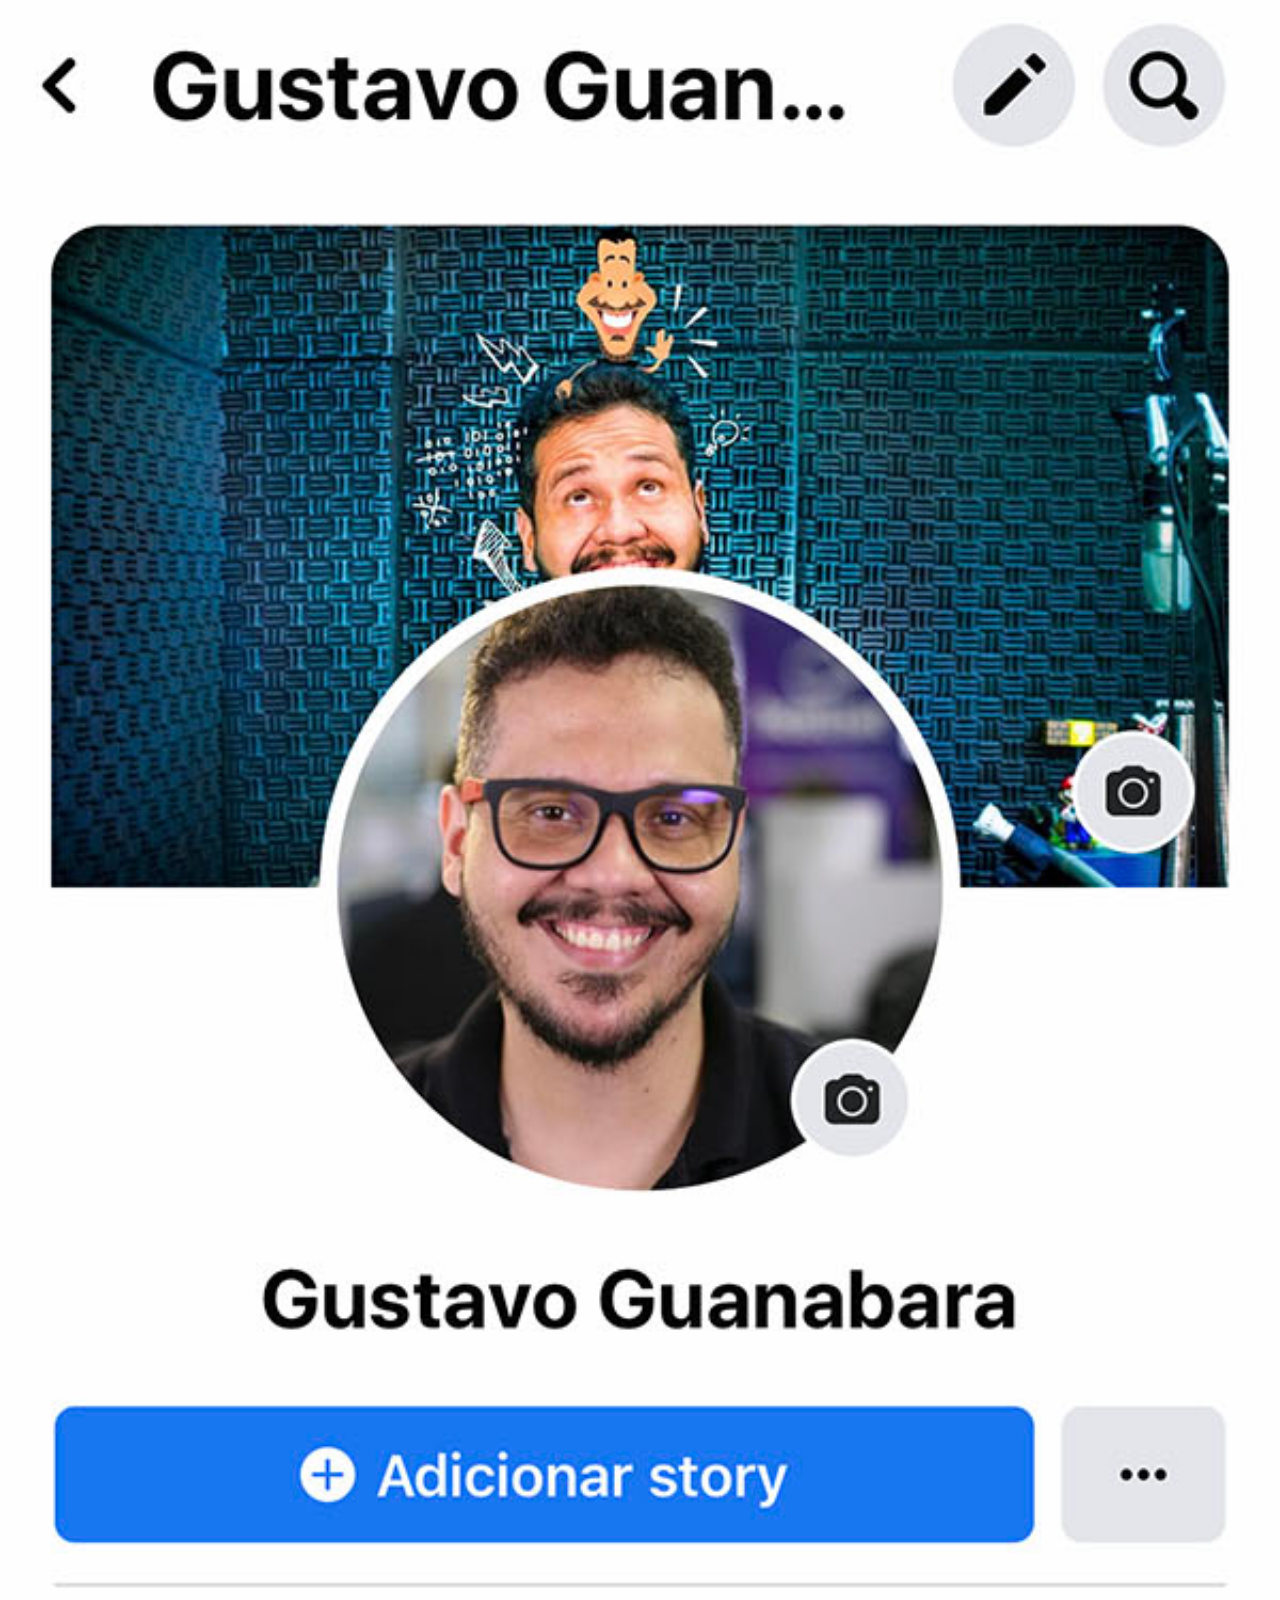
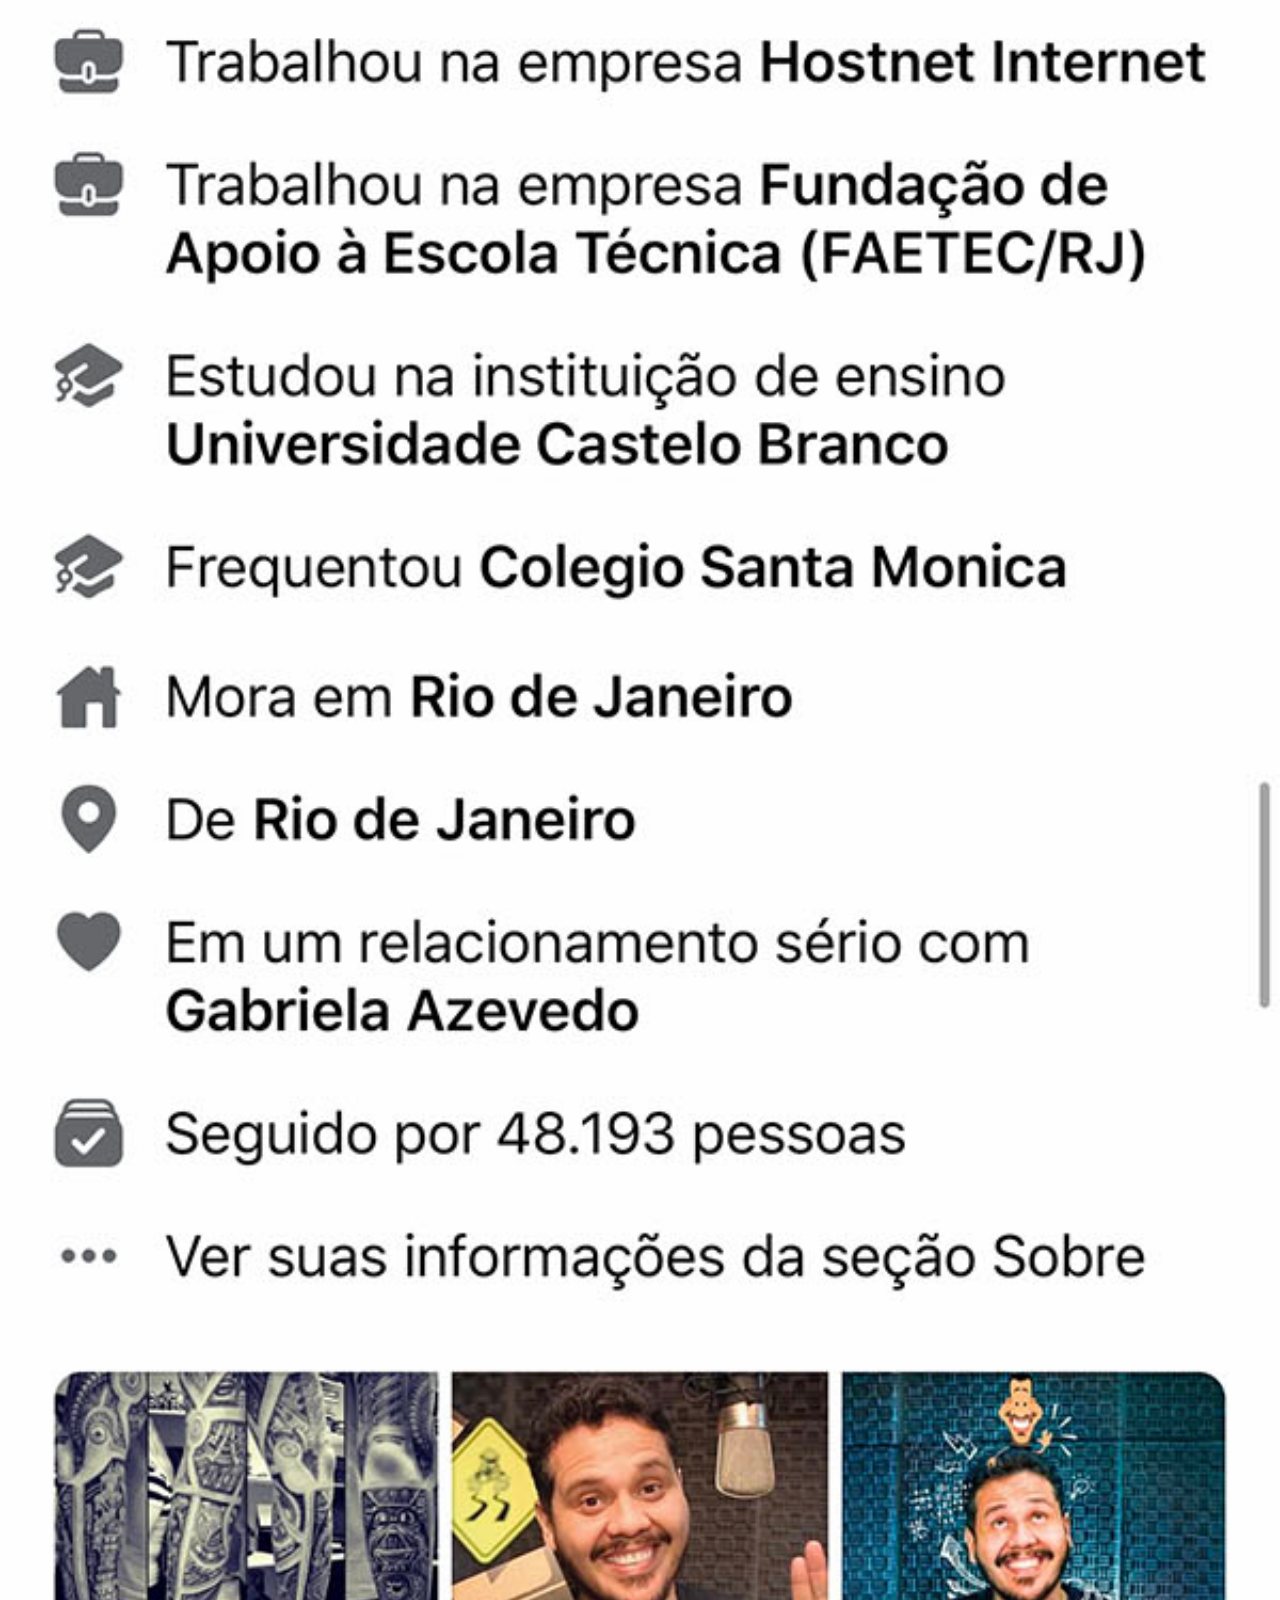
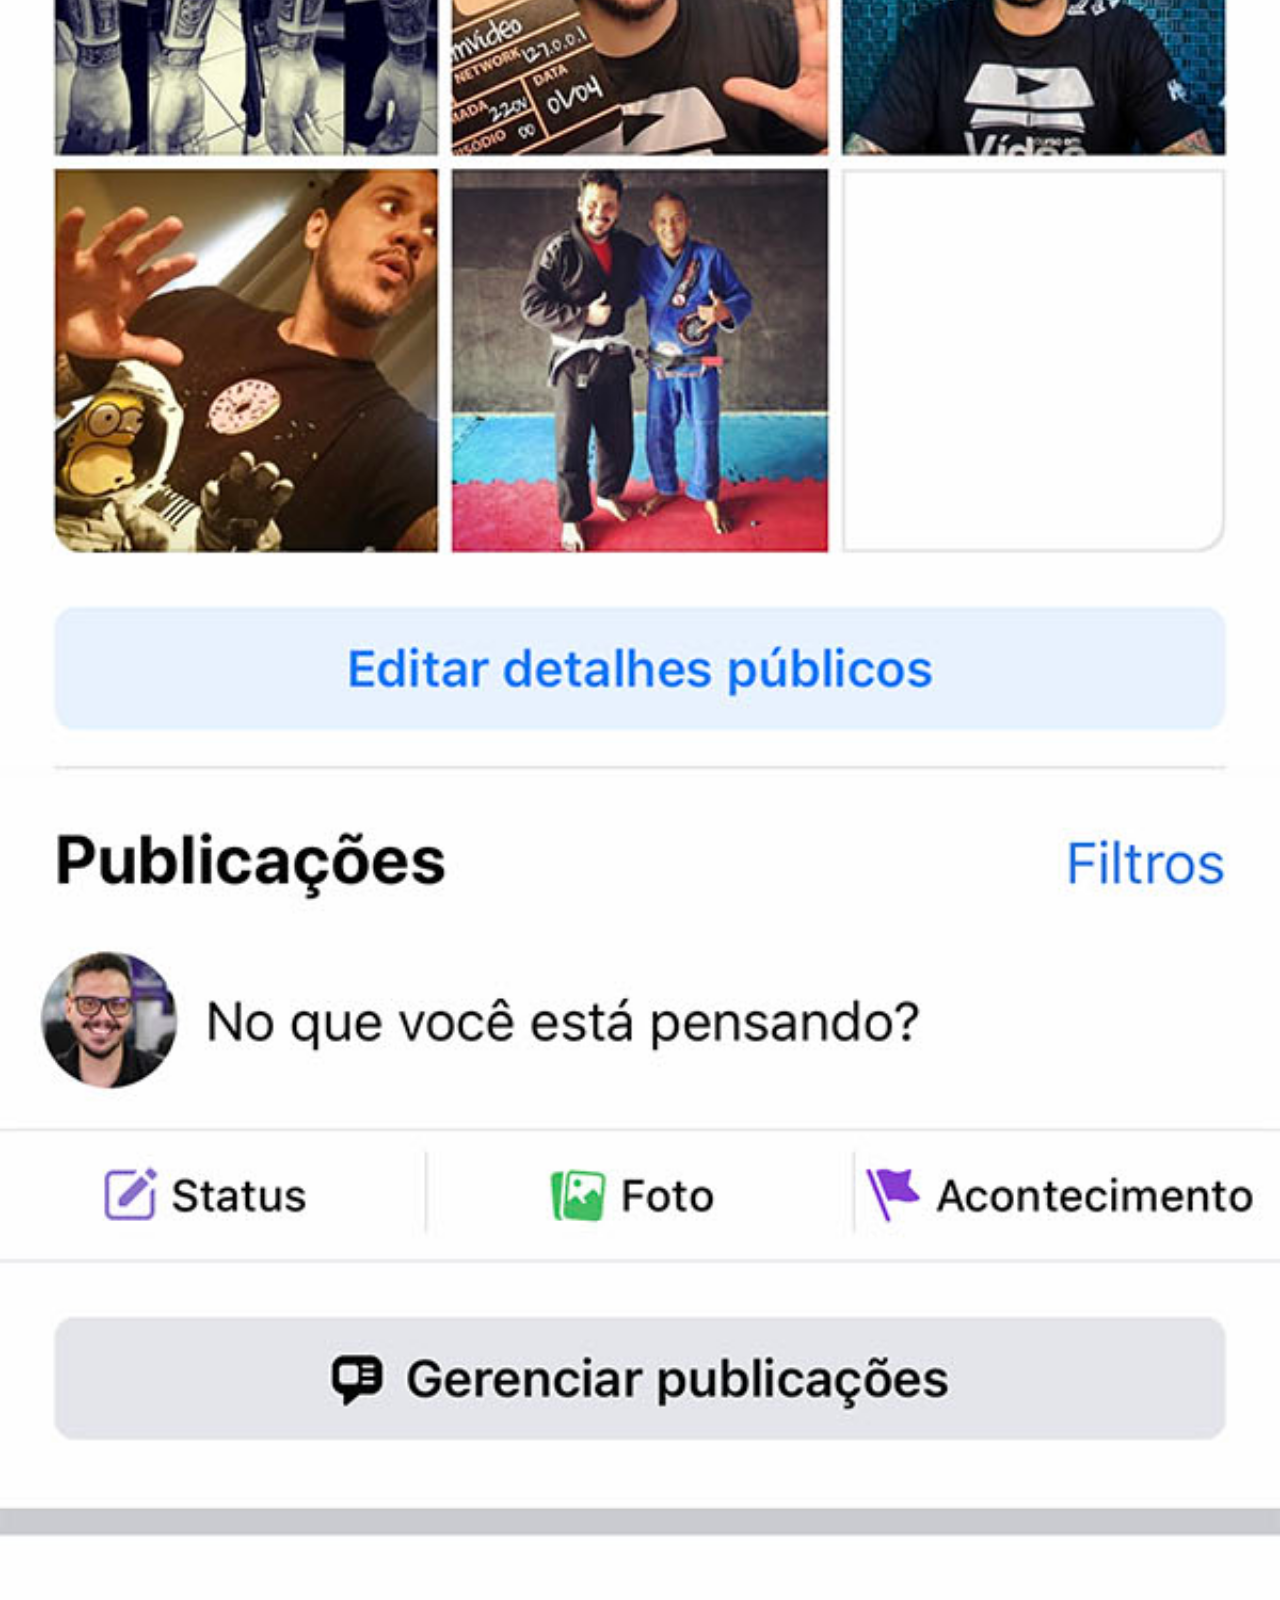
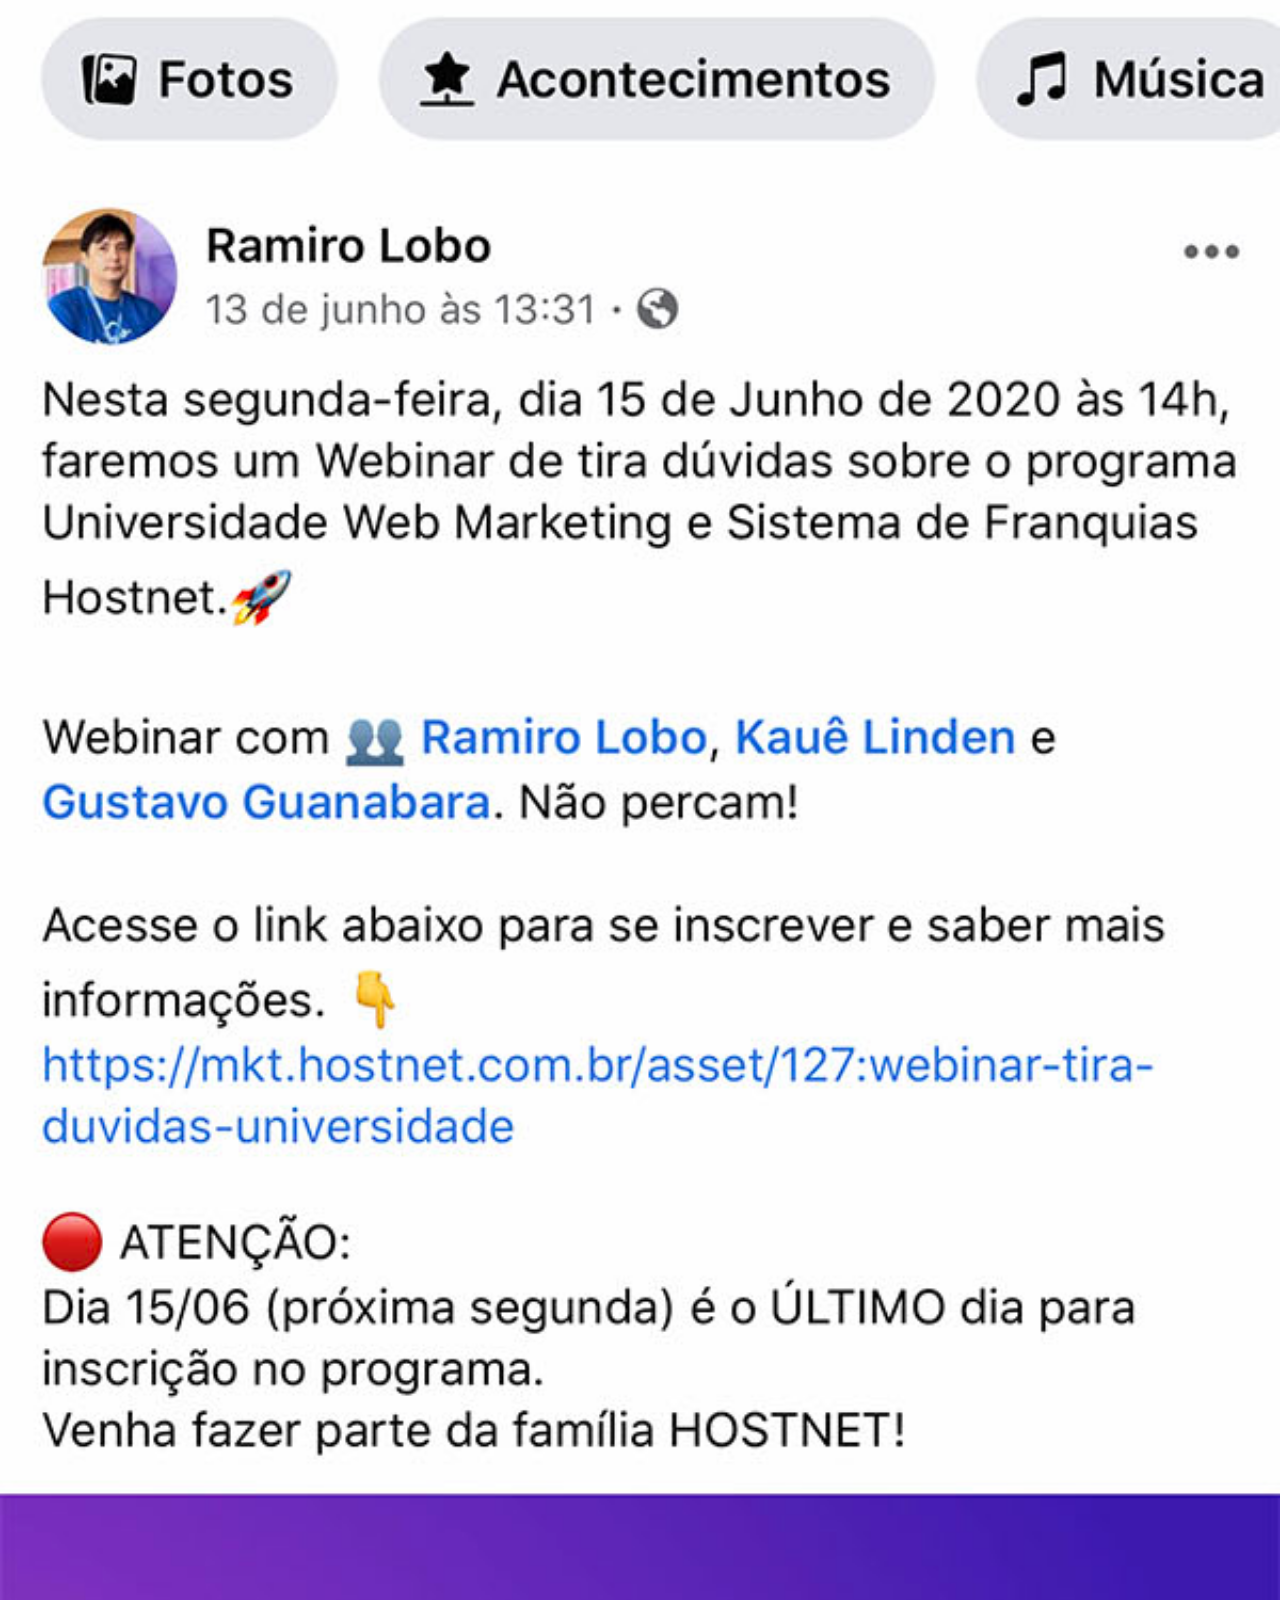
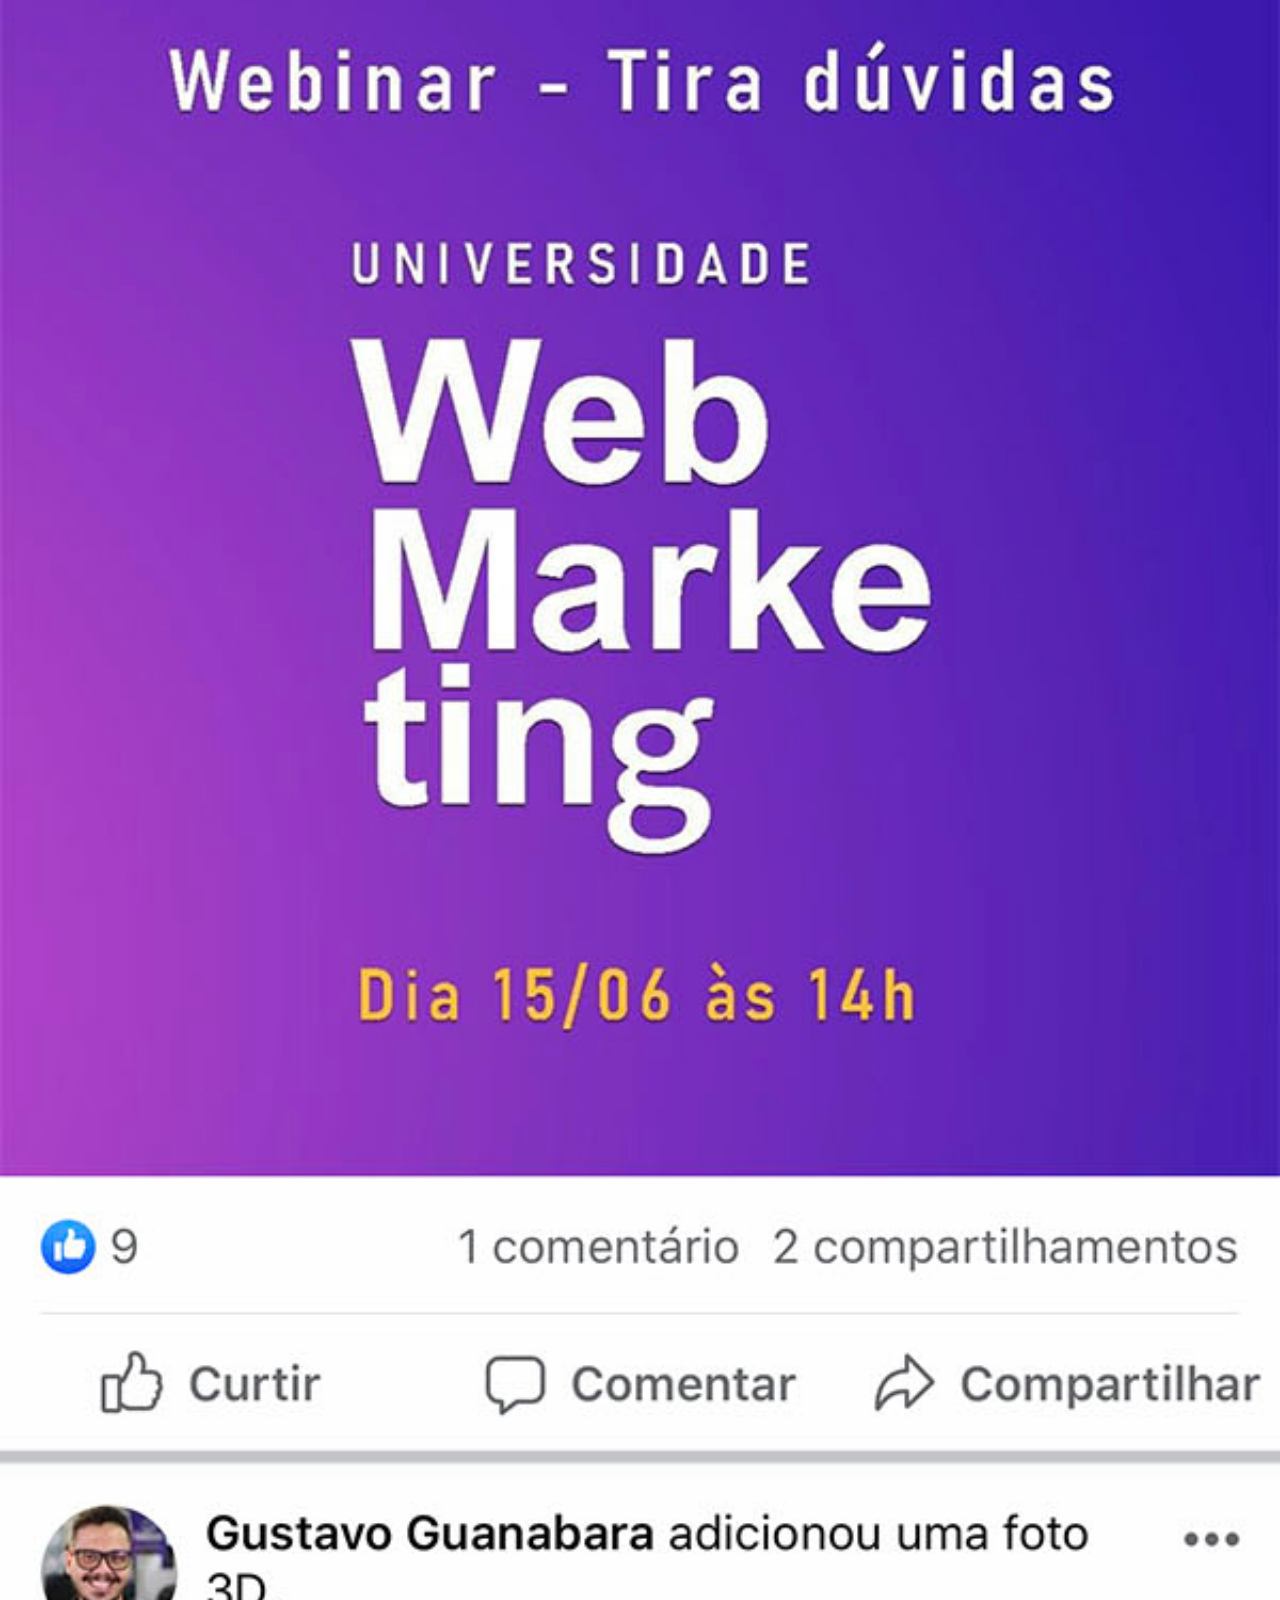
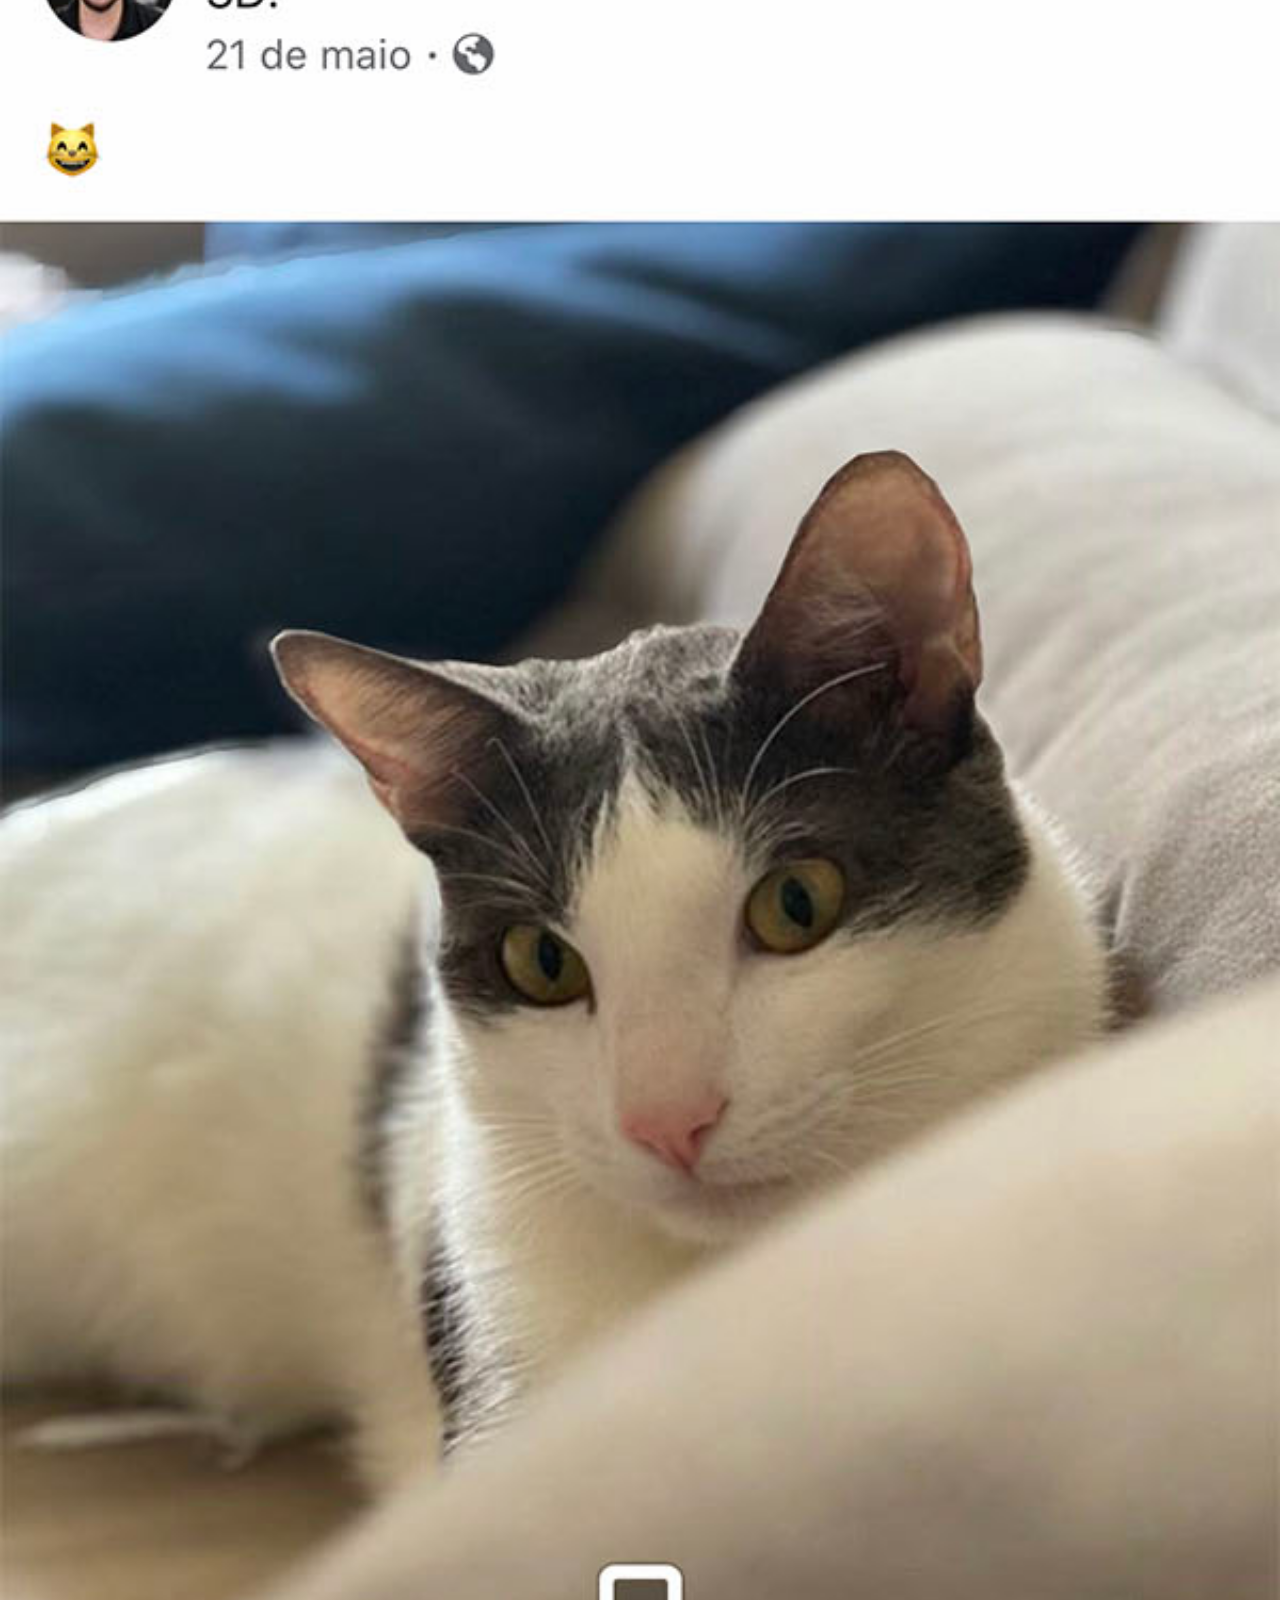
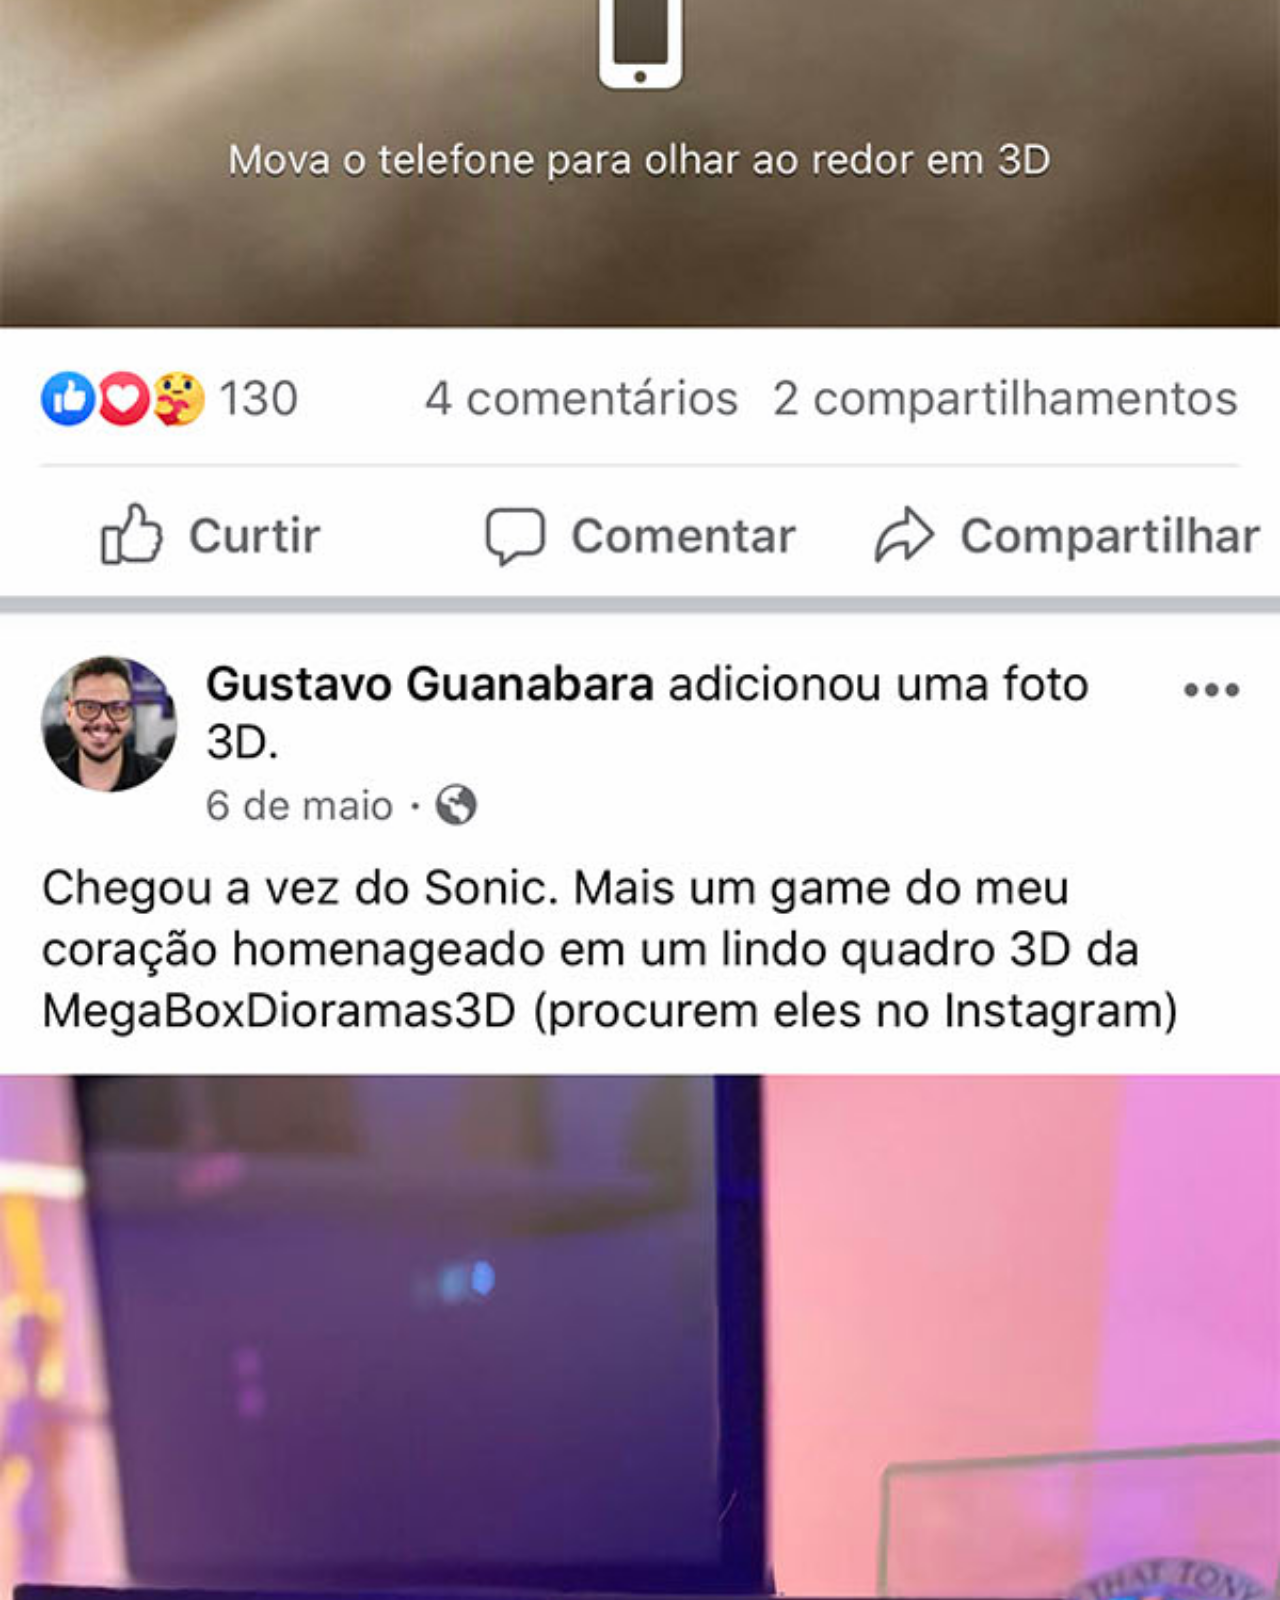
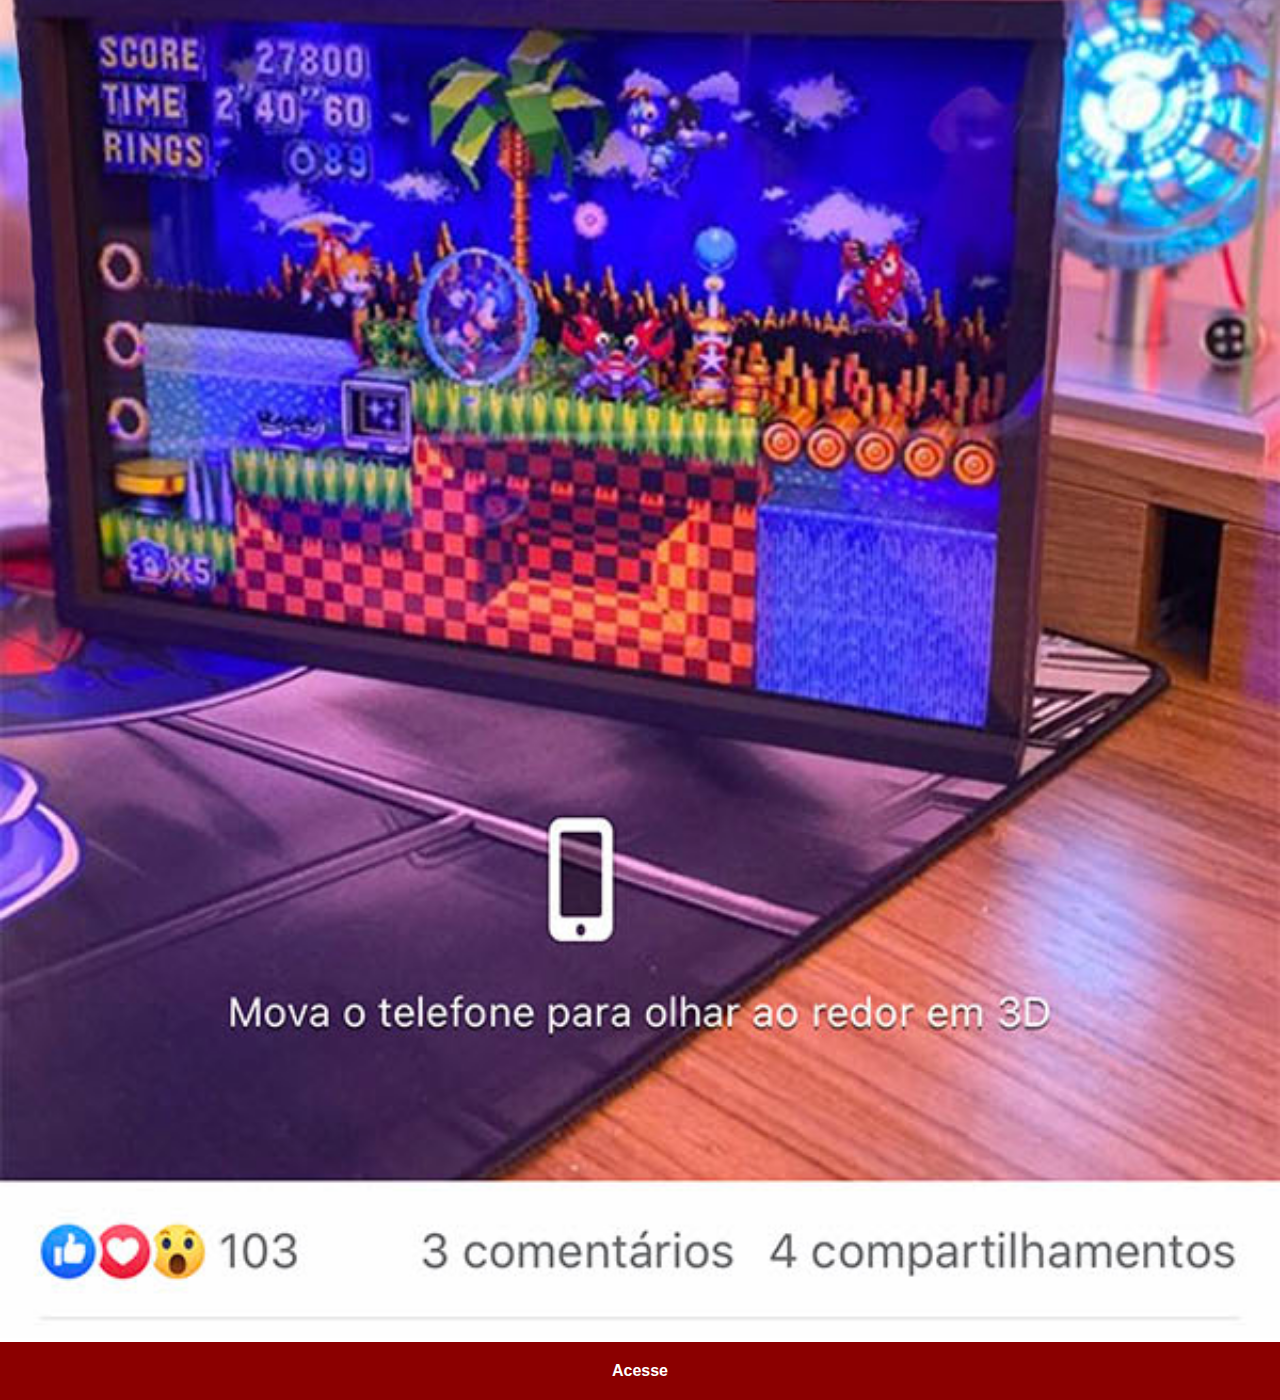
==== facebook.html @ 62dcc74c "página das redes sociais" ====
<!DOCTYPE html>
<html lang="en">
<head>
    <meta charset="UTF-8">
    <meta http-equiv="X-UA-Compatible" content="IE=edge">
    <meta name="viewport" content="width=device-width, initial-scale=1.0">
    <title>Facebook</title>
    <link rel="stylesheet" href="estilos/social.css">
</head>
<body>
    <img src="imagens/tela-facebook.jpg" alt="facebook">
    <a href="https://www.facebook.com/suzana.dossantos.33886" target="_blank">Acesse</a>
</body>
</html>
---- estilos/social.css ----
*{
    margin: 0;
    padding: 0;
    font-family: Arial, Helvetica, sans-serif;
}

::-webkit-scrollbar{
    width: 0;
    height: 0;
}

img{
    width: 100vw;
}

a{
    display: block;
    background-color: darkred;
    color: white;
    padding: 20px;
    text-align: center;
    font-weight: bolder;
    text-decoration: none;
}

a:hover{
    background-color: red;
}
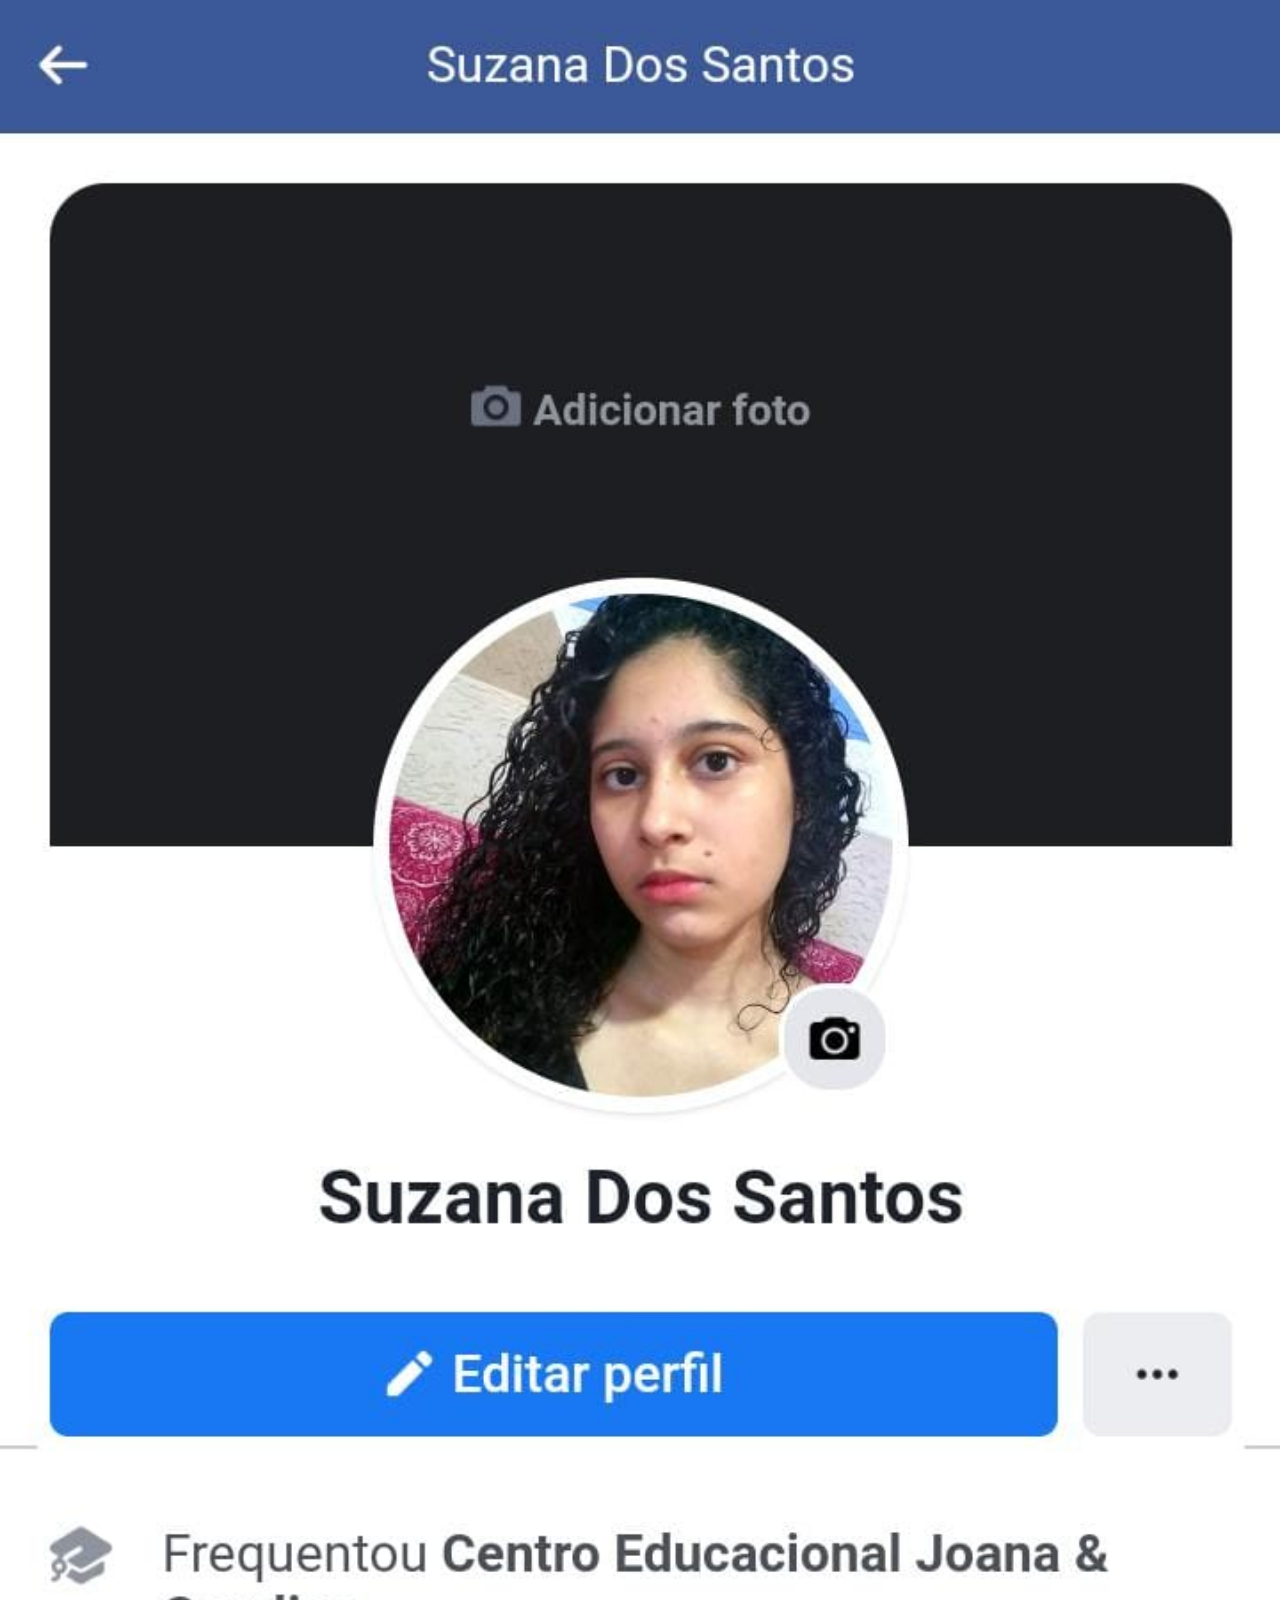
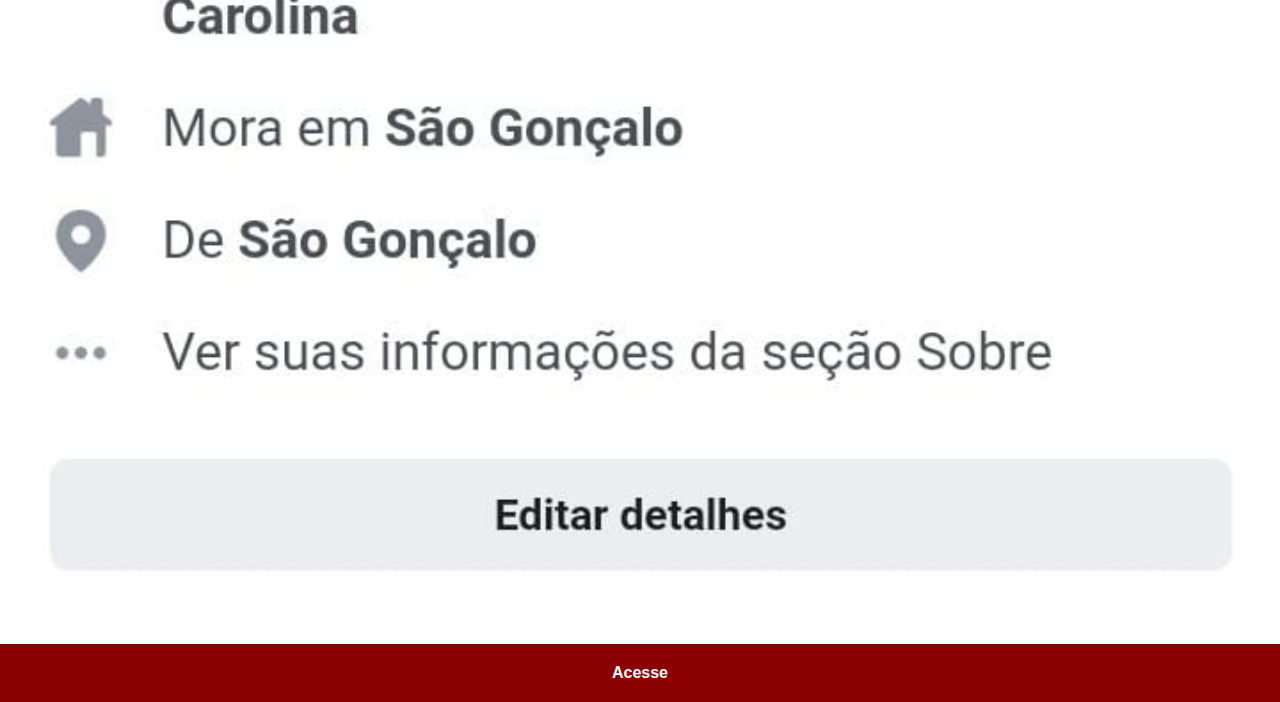
==== commit 2810739a: "atualizando imagens e links" ====
--- a/facebook.html
+++ b/facebook.html
@@ -8,7 +8,7 @@
     <link rel="stylesheet" href="estilos/social.css">
 </head>
 <body>
-    <img src="imagens/tela-facebook.jpg" alt="facebook">
+    <img src="imagens/tela-facebook.jpeg" alt="facebook">
     <a href="https://www.facebook.com/suzana.dossantos.33886" target="_blank">Acesse</a>
 </body>
 </html>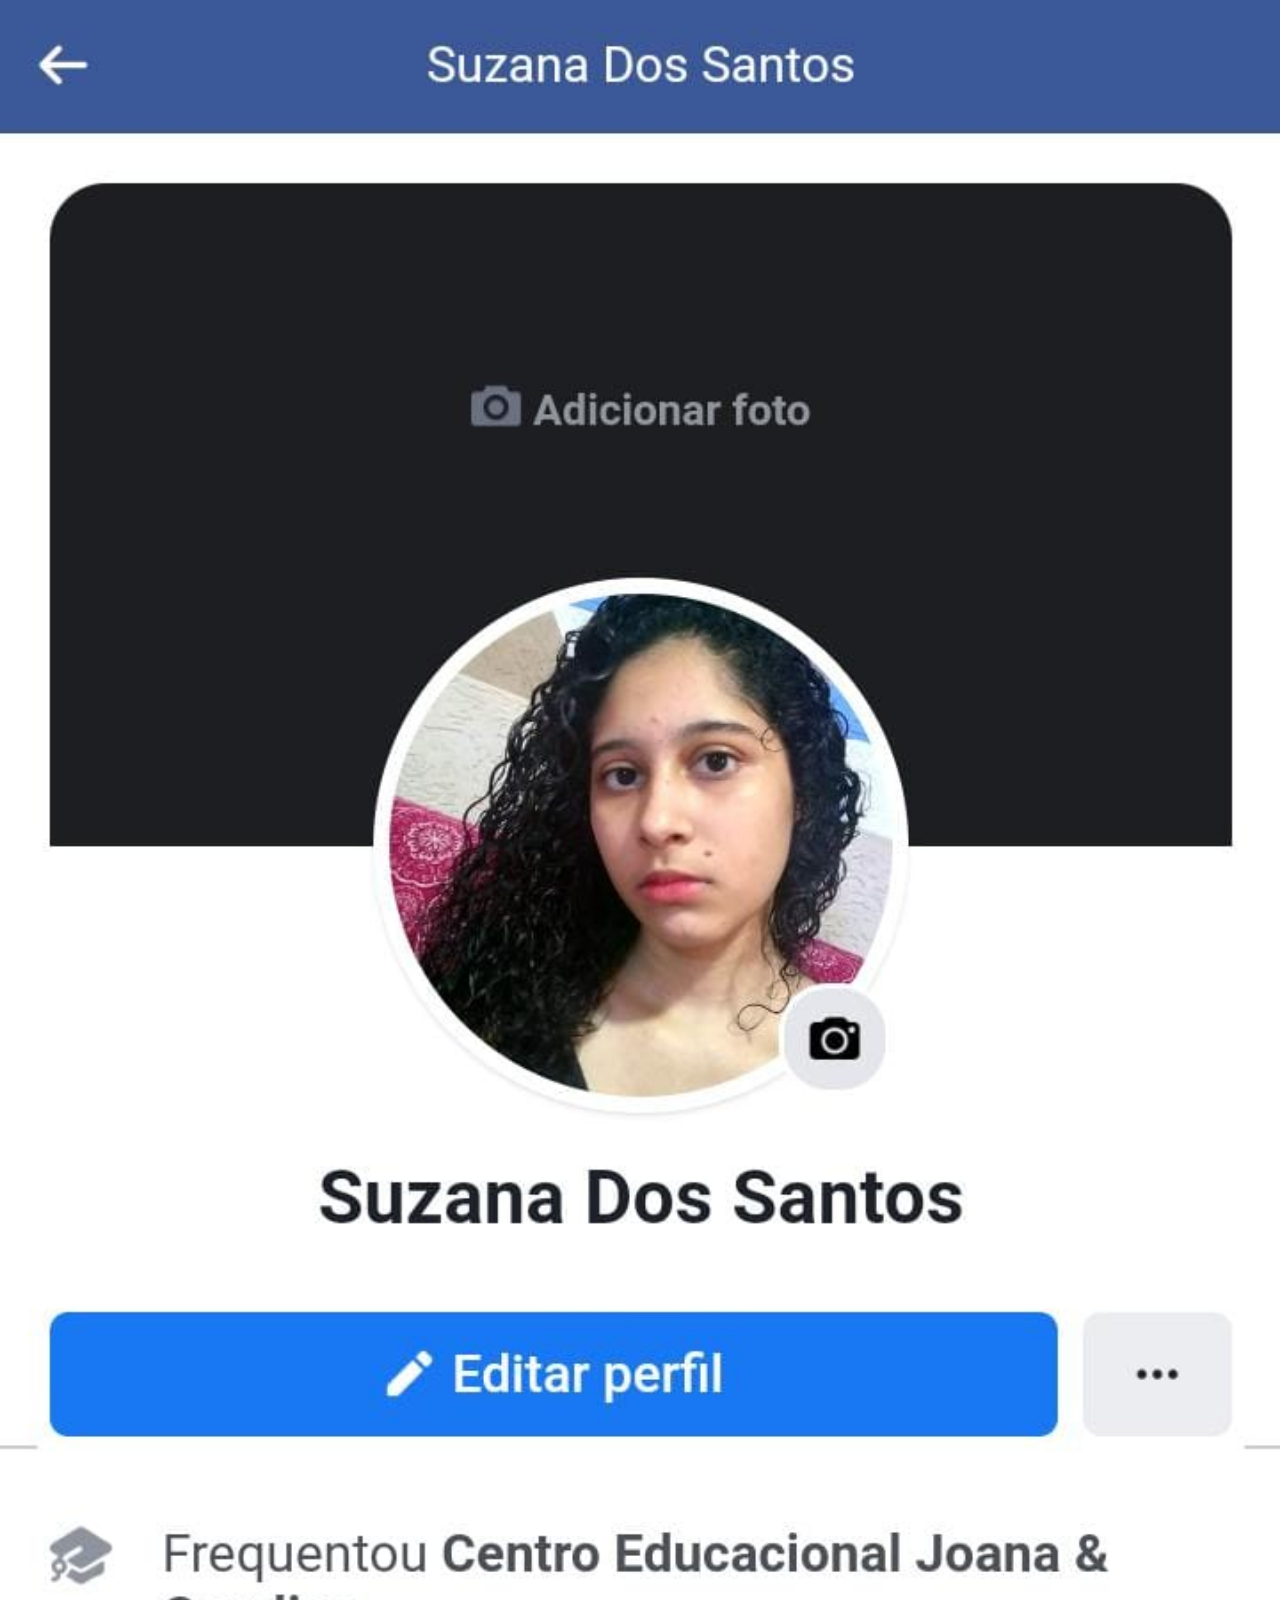
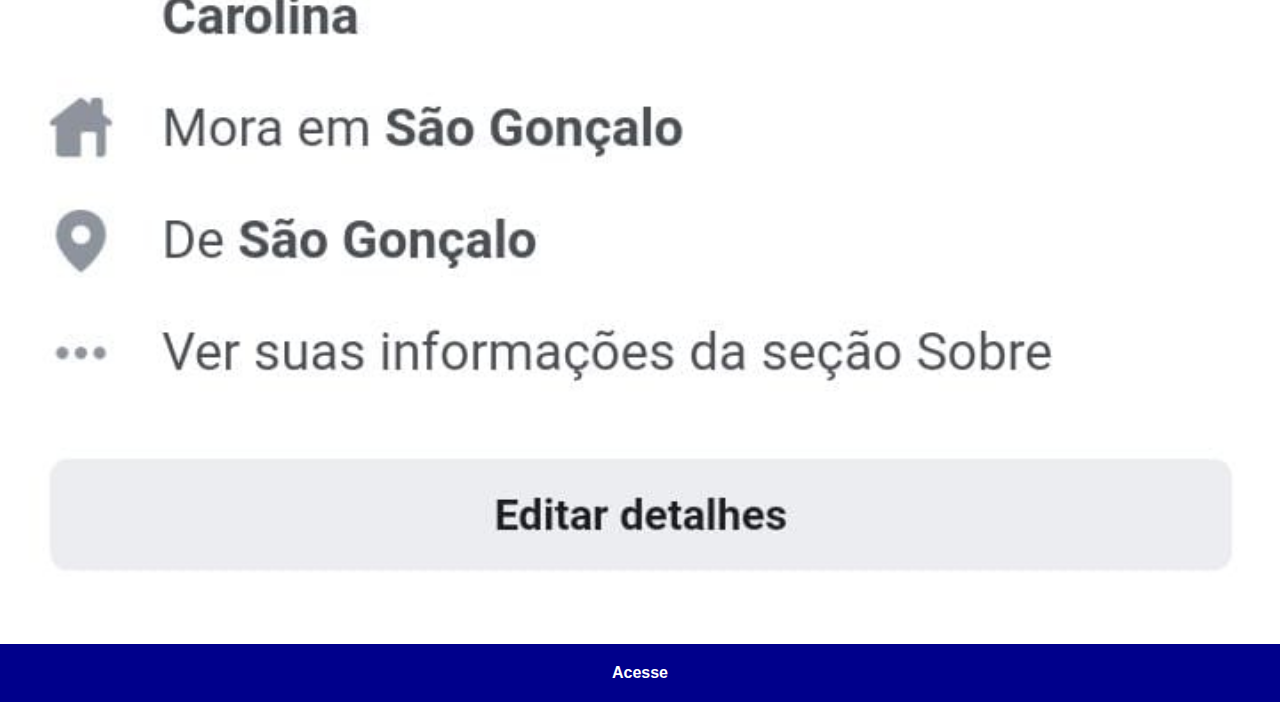
==== commit ed8e4c78: "atualizando estilo" ====
--- a/facebook.html
+++ b/facebook.html
@@ -6,6 +6,15 @@
     <meta name="viewport" content="width=device-width, initial-scale=1.0">
     <title>Facebook</title>
     <link rel="stylesheet" href="estilos/social.css">
+    <style>
+        a{
+           background-color: darkblue; 
+        }
+
+        a:hover{
+            background-color: blue;
+        }
+    </style>
 </head>
 <body>
     <img src="imagens/tela-facebook.jpeg" alt="facebook">
